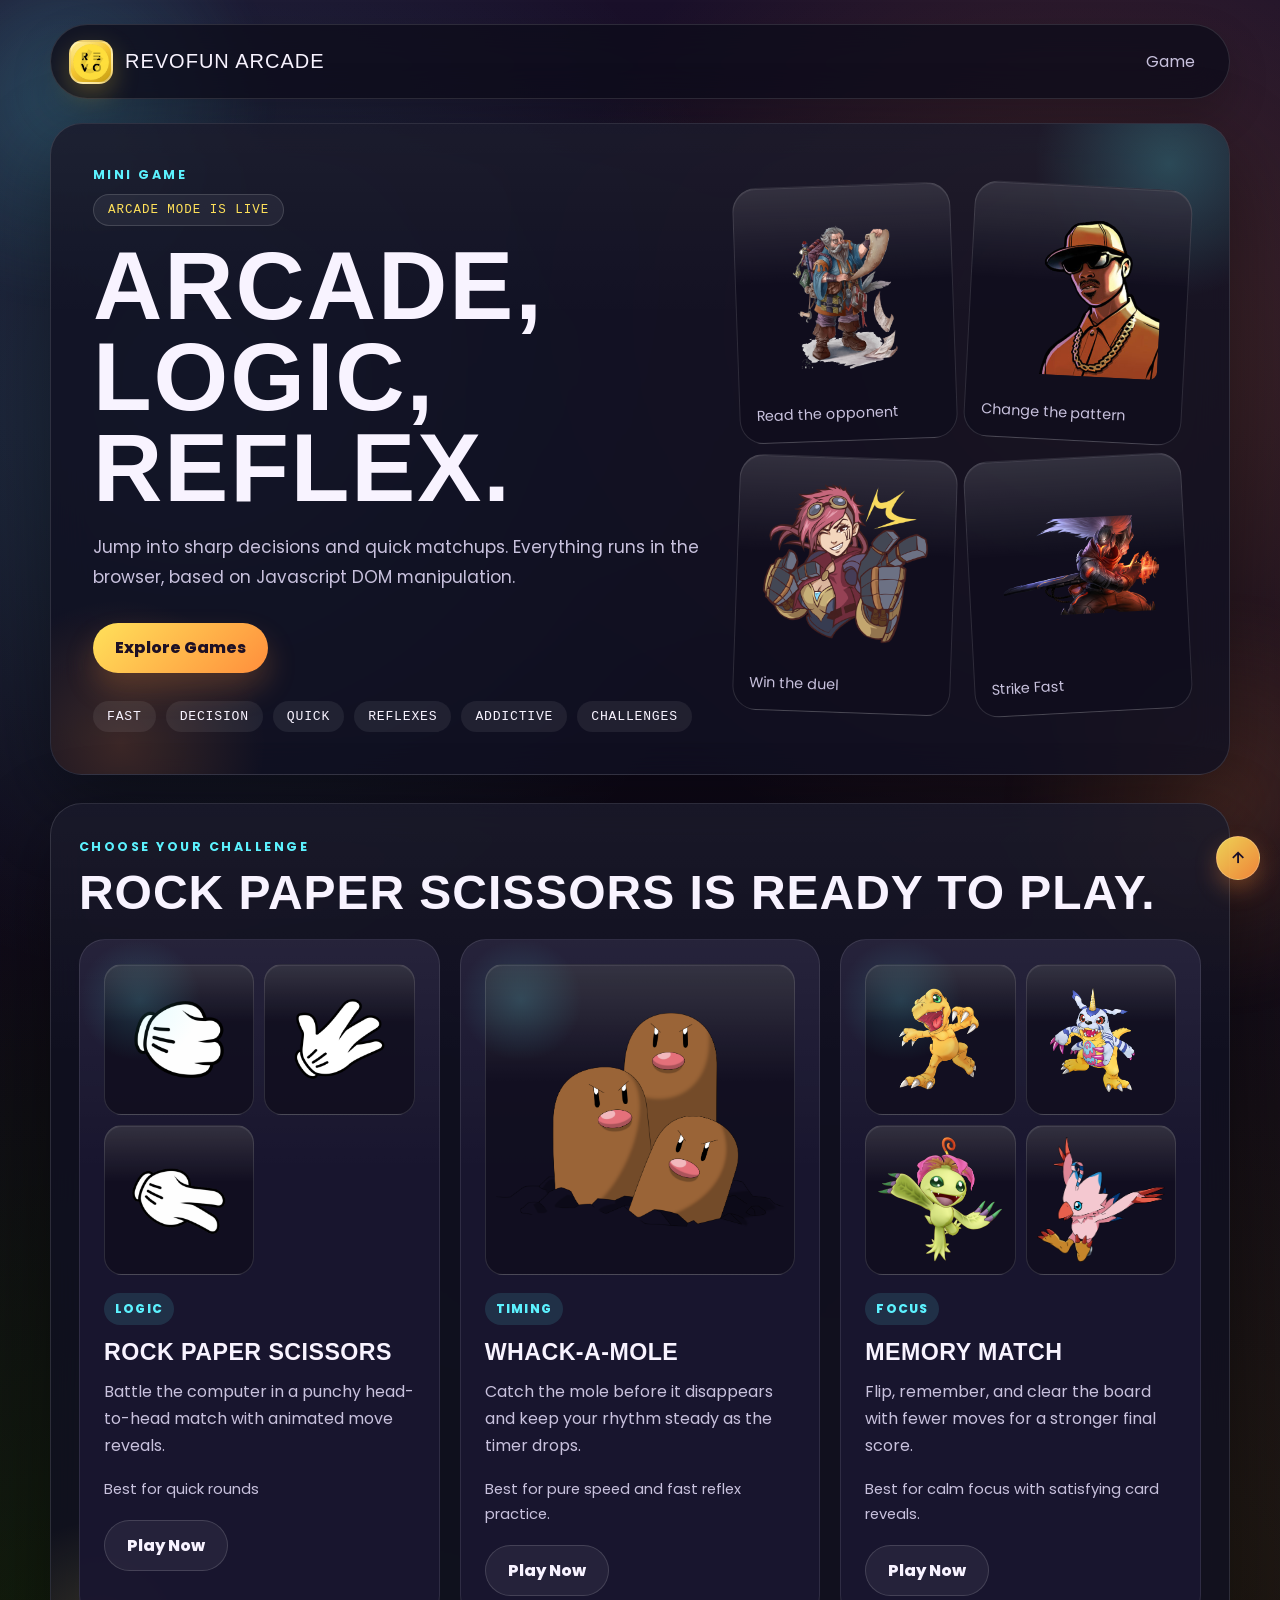
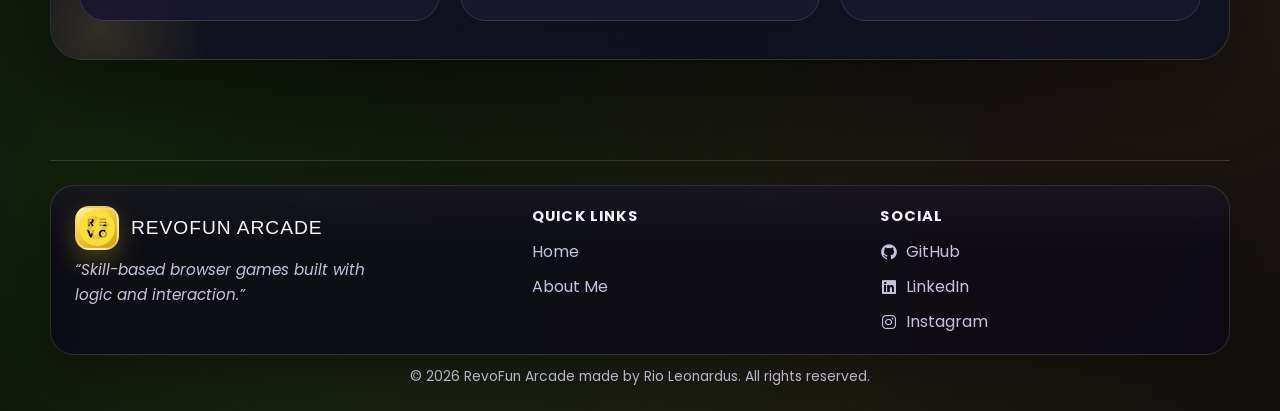
==== index.html @ 186308b5 "Update codes and add game" ====
<!DOCTYPE html>
<html lang="en">

<head>
  <meta charset="UTF-8">
  <meta name="viewport" content="width=device-width, initial-scale=1.0">
  <title>RevoFun Arcade</title>

  <!-- CUSTOM CSS -->
  <link rel="stylesheet" href="css/style.css">

  <!-- BOX ICONS -->
  <link href="https://unpkg.com/boxicons@2.1.4/css/boxicons.min.css" rel="stylesheet" />
</head>

<body class="home-page">
  <div class="page-shell">
    
    <!-- HEADER -->
    <header class="nav">
      <a class="brand" href="index.html">
        <span class="brand-mark"><img src="assets/revou-logo.png" alt="" width="36" height="36" role="presentation"></span>
        <span>RevoFun Arcade</span>
      </a>
      <nav aria-label="Primary">
        <a href="#games">Game</a>
      </nav>
    </header>

    <main>

      <!-- SECTION 1 : HERO DESIGN -->
      <section class="hero">
        <div class="hero-copy-block">
          <p class="eyebrow">Mini Game</p>
          <p class="hero-ribbon">Arcade mode is live</p>
          <h1>Arcade, Logic, Reflex.</h1>
          <p class="hero-copy">
            Jump into sharp decisions and quick matchups. Everything runs in the browser,
            based on Javascript DOM manipulation.
          </p>

          <div class="hero-actions">
            <a href="#games" class="btn">Explore Games</a>
          </div>

          <div class="hero-marquee" aria-hidden="true">
            <span>Fast</span>
            <span>Decision</span>
            <span>Quick</span>
            <span>Reflexes</span>
            <span>Addictive</span>
            <span>Challenges</span>
          </div>

        </div>

        <div class="hero-showcase" aria-hidden="true">
          <figure class="showcase-tile tile-rock">
            <img src="assets/read.png" alt="Read the opponent icon">
            <figcaption>Read the opponent</figcaption>
          </figure>
          <figure class="showcase-tile tile-paper">
            <img src="assets/change.png" alt="Change the pattern icon">
            <figcaption>Change the pattern</figcaption>
          </figure>
          <figure class="showcase-tile tile-scissors">
            <img src="assets/win.png" alt="Win the duel icon">
            <figcaption>Win the duel</figcaption>
          </figure>
          <figure class="showcase-tile tile-mole">
            <img src="assets/strike.png" alt="Strike Fast icon">
            <figcaption>Strike Fast</figcaption>
          </figure>
        </div>
      </section>


      <!-- SECTION 2 : GAMES CARDS OPTION -->
      <section id="games" class="games-section">
        <div class="section-heading">
          <p class="eyebrow">Choose Your Challenge</p>
          <h2>Rock Paper Scissors is ready to play.</h2>
        </div>

        <div class="games">
          <article class="card card--rps">
            <div class="card-art">
              <img src="assets/Rock.png" alt="Rock icon">
              <img src="assets/Paper.png" alt="Paper icon">
              <img src="assets/Scissors.png" alt="Scissors icon">
            </div>
            <span class="card-tag">Logic</span>
            <h3>Rock Paper Scissors</h3>
            <p>Battle the computer in a punchy head-to-head match with animated move reveals.</p>
            <p class="card-note">Best for quick rounds</p>
            <a class="card-link" href="pages/rps.html">Play Now</a>
          </article>

          <article class="card card--whack">
            <div class="card-art card-art-single">
              <img src="assets/Mole.png" alt="Mole icon">
            </div>
            <span class="card-tag">Timing</span>
            <h3>Whack-a-Mole</h3>
            <p>Catch the mole before it disappears and keep your rhythm steady as the timer drops.</p>
            <p class="card-note">Best for pure speed and fast reflex practice.</p>
            <a class="card-link" href="pages/whack.html">Play Now</a>
          </article>

          <article class="card card--memory">
            <div class="card-art card-art-memory">
              <img src="assets/digimon.png" alt="" role="presentation">
              <img src="assets/digimon1.png" alt="" role="presentation">
              <img src="assets/digimon2.png" alt="" role="presentation">
              <img src="assets/digimon3.png" alt="" role="presentation">
            </div>
            <span class="card-tag">Focus</span>
            <h3>Memory Match</h3>
            <p>Flip, remember, and clear the board with fewer moves for a stronger final score.</p>
            <p class="card-note">Best for calm focus with satisfying card reveals.</p>
            <a class="card-link" href="#">Play Now</a>
          </article>
        </div>
      </section>  

    </main>
  </div>


  <!-- SECTION FOOTER : FOOTER DESIGN -->
  <footer class="footer" aria-labelledby="footer-brand">
    <div class="footer-container">
      <section class="footer-branding">
        <a class="footer-brand" href="index.html" id="footer-brand">
          <span class="brand-mark"><img src="assets/revou-logo.png" alt="RevoFun Logo" width="36" height="36"></span>
          <span>RevoFun Arcade</span>
        </a>
        <p class="footer-tagline">“Skill-based browser games built with logic and interaction.”</p>
      </section>

      <nav class="footer-links" aria-label="Quick links">
        <h3>Quick Links</h3>
        <ul>
          <li><a href="index.html">Home</a></li>
          <li><a href="https://revou-fsse-feb26.github.io/milestone-1-Stayonclassic/">About Me</a></li>
        </ul>
      </nav>

      <section class="footer-social" aria-label="Social links">
        <h3>Social</h3>
        <div class="footer-social-list">
          <a href="https://github.com/Stayonclassic" target="_blank" rel="noopener noreferrer" aria-label="GitHub">
            <i class='bx bxl-github'></i>
            <span>GitHub</span>
          </a>
          <a href="https://www.linkedin.com/in/leonardusrio/" target="_blank" rel="noopener noreferrer" aria-label="LinkedIn">
            <i class='bx bxl-linkedin-square'></i>
            <span>LinkedIn</span>
          </a>
          <a href="https://www.instagram.com/sweettoothyo/" target="_blank" rel="noopener noreferrer" aria-label="Instagram">
            <i class='bx bxl-instagram'></i>
            <span>Instagram</span>
          </a>
        </div>
      </section>
    </div>

    <div class="footer-bottom">
      <p>&copy; 2026 RevoFun Arcade made by Rio Leonardus. All rights reserved.</p>
    </div>
  </footer>

  <!-- ICON BACK TO TOP -->
  <button id="scroll-top-btn" class="scroll-top-btn" type="button" aria-label="Scroll to top">
    <i class='bx bx-up-arrow-alt' aria-hidden="true"></i>
  </button>

  <script>
    const scrollTopButton = document.getElementById("scroll-top-btn");

    if (scrollTopButton) {
      scrollTopButton.addEventListener("click", () => {
        window.scrollTo({ top: 0, behavior: "smooth" });
      });
    }
  </script>
</body>
</html>
---- css/style.css ----
@import url("https://fonts.googleapis.com/css2?family=Poppins:ital,wght@0,400;0,600;0,700;1,600&display=swap");

/* =========================
   Home page theme tokens
   ========================= */
:root {
  --color-text: #f8f3ff;
  --color-muted: #c8c1dd;
  --color-panel: rgba(17, 16, 34, 0.82);
  --color-panel-strong: rgba(25, 22, 48, 0.92);
  --color-panel-border: rgba(255, 255, 255, 0.12);
  --color-accent: #5cf2ff;
  --color-accent-2: #ff8e3c;
  --color-accent-3: #ffe15a;
  --bg: #12091d;
  --bg-deep: #090612;
  --panel: var(--color-panel);
  --panel-strong: var(--color-panel-strong);
  --panel-border: var(--color-panel-border);
  --text: var(--color-text);
  --muted: var(--color-muted);
  --accent: var(--color-accent);
  --accent-2: var(--color-accent-2);
  --accent-3: var(--color-accent-3);
  --shadow: 0 28px 80px rgba(0, 0, 0, 0.42);
  --display-font: Impact, Haettenschweiler, "Arial Narrow Bold", sans-serif;
  --body-font: "Poppins", "Trebuchet MS", "Segoe UI", sans-serif;
  --mono-font: "Courier New", monospace;
}

* {
  box-sizing: border-box;
}

html {
  scroll-behavior: smooth;
}

body {
  margin: 0;
  min-height: 100vh;
  overflow-x: hidden;
  color: var(--text);
  font-family: var(--body-font);
  background:
    radial-gradient(circle at 15% 20%, rgba(92, 242, 255, 0.16), transparent 30%),
    radial-gradient(circle at 85% 18%, rgba(255, 142, 60, 0.2), transparent 28%),
    radial-gradient(circle at 50% 120%, rgba(255, 225, 90, 0.12), transparent 32%),
    linear-gradient(180deg, #1a102a 0%, #0d0815 55%, #06050b 100%);
}

body::before,
body::after {
  content: "";
  position: fixed;
  inset: auto;
  width: 28rem;
  height: 28rem;
  border-radius: 50%;
  pointer-events: none;
  filter: blur(18px);
  opacity: 0.22;
  z-index: -1;
}

body::before {
  top: -8rem;
  left: -10rem;
  background: radial-gradient(circle, rgba(92, 242, 255, 0.9), transparent 65%);
}

body::after {
  right: -10rem;
  bottom: -8rem;
  background: radial-gradient(circle, rgba(255, 142, 60, 0.88), transparent 65%);
}

a {
  color: inherit;
}

/* =========================
   Home shell and decoration
   ========================= */
.page-shell {
  position: relative;
  z-index: 0;
  width: min(1180px, calc(100% - 32px));
  margin: 0 auto;
  padding: 24px 0 64px;
}

/* —— Home: asset-driven dressing —— */
body.home-page {
  background:
    radial-gradient(circle at 8% 88%, rgba(58, 129, 0, 0.22), transparent 42%),
    radial-gradient(circle at 92% 78%, rgba(244, 197, 49, 0.1), transparent 38%),
    radial-gradient(circle at 15% 20%, rgba(92, 242, 255, 0.16), transparent 30%),
    radial-gradient(circle at 85% 18%, rgba(255, 142, 60, 0.2), transparent 28%),
    radial-gradient(circle at 50% 120%, rgba(255, 225, 90, 0.12), transparent 32%),
    linear-gradient(180deg, #1a102a 0%, #0d0815 55%, #06050b 100%);
}

body.home-page .nav,
body.home-page main {
  position: relative;
  z-index: 1;
}

/* =========================
   Navigation
   ========================= */
.nav {
  display: flex;
  align-items: center;
  justify-content: space-between;
  gap: 16px;
  margin-bottom: 24px;
  padding: 14px 18px;
  border: 1px solid var(--panel-border);
  border-radius: 999px;
  background: rgba(14, 12, 26, 0.78);
  box-shadow: 0 18px 42px rgba(0, 0, 0, 0.2);
  backdrop-filter: blur(16px);
}

.brand,
.nav a {
  text-decoration: none;
}

.brand {
  display: inline-flex;
  align-items: center;
  gap: 12px;
  font-family: var(--display-font);
  font-size: 1.25rem;
  letter-spacing: 0.05em;
  text-transform: uppercase;
}

.brand-mark {
  display: inline-grid;
  place-items: center;
  width: 44px;
  height: 44px;
  padding: 0;
  overflow: hidden;
  border-radius: 14px;
  background:
    radial-gradient(circle at 30% 20%, rgba(255, 255, 255, 0.35), transparent 55%),
    linear-gradient(145deg, #ffe566, #f4c531 48%, #c9a012);
  border: 2px solid rgba(255, 255, 255, 0.35);
  box-shadow: 0 10px 26px rgba(244, 197, 49, 0.28);
}

.brand-mark img {
  display: block;
  width: 36px;
  height: 36px;
  object-fit: contain;
}

.nav nav {
  display: inline-flex;
  flex-wrap: wrap;
  gap: 10px;
}

.nav nav a {
  padding: 10px 16px;
  border-radius: 999px;
  color: var(--muted);
  transition: color 0.25s ease, background-color 0.25s ease, transform 0.25s ease;
}

.nav nav a:hover,
.nav nav a:focus-visible {
  color: var(--text);
  background: rgba(255, 255, 255, 0.08);
  transform: translateY(-1px);
}

/* =========================
   Main home sections
   ========================= */
.hero,
.games-section {
  position: relative;
  overflow: hidden;
  border: 1px solid var(--panel-border);
  border-radius: 32px;
  background:
    linear-gradient(180deg, rgba(255, 255, 255, 0.04), transparent 30%),
    var(--panel);
  box-shadow: var(--shadow);
  backdrop-filter: blur(18px);
  animation: section-rise 0.8s ease both;
}

.games-section {
  animation-delay: 0.08s;
}

.hero::before,
.hero::after,
.games-section::before {
  content: "";
  position: absolute;
  border-radius: 50%;
  pointer-events: none;
}

.hero::before {
  top: -100px;
  right: -80px;
  width: 280px;
  height: 280px;
  background: radial-gradient(circle, rgba(92, 242, 255, 0.22), transparent 68%);
}

.hero::after {
  bottom: -120px;
  left: -80px;
  width: 300px;
  height: 300px;
  background: radial-gradient(circle, rgba(255, 142, 60, 0.18), transparent 68%);
}

.games-section::before {
  inset: auto auto -80px -60px;
  width: 220px;
  height: 220px;
  background: radial-gradient(circle, rgba(255, 225, 90, 0.14), transparent 70%);
}

.hero {
  display: grid;
  grid-template-columns: minmax(0, 1.15fr) minmax(320px, 0.85fr);
  align-items: center;
  gap: 32px;
  padding: 42px;
}

.hero-copy-block {
  position: relative;
  z-index: 1;
}

.eyebrow {
  margin: 0 0 10px;
  color: var(--accent);
  font-size: 0.78rem;
  font-weight: 700;
  letter-spacing: 0.2em;
  text-transform: uppercase;
}

.hero-ribbon {
  display: inline-flex;
  align-items: center;
  margin: 0;
  padding: 8px 14px;
  border: 1px solid rgba(255, 255, 255, 0.14);
  border-radius: 999px;
  background: rgba(255, 255, 255, 0.06);
  color: var(--accent-3);
  font-family: var(--mono-font);
  font-size: 0.78rem;
  letter-spacing: 0.08em;
  text-transform: uppercase;
}

.hero h1,
.section-heading h2,
.card h3 {
  font-family: var(--display-font);
  font-weight: 900;
  letter-spacing: 0.02em;
  text-transform: uppercase;
}

.hero h1,
.section-heading h2 {
  margin: 14px 0 0;
  line-height: 0.95;
}

.hero h1 {
  max-width: 10ch;
  font-size: clamp(3.4rem, 8vw, 6rem);
}

.hero-copy {
  width: min(640px, 100%);
  margin: 18px 0 0;
  color: var(--muted);
  font-size: 1.06rem;
  line-height: 1.8;
}

.hero-actions {
  display: flex;
  flex-wrap: wrap;
  gap: 14px;
  margin-top: 30px;
}

.hero-marquee {
  display: flex;
  flex-wrap: wrap;
  gap: 10px;
  margin-top: 28px;
}

.hero-marquee span {
  padding: 8px 14px;
  border-radius: 999px;
  background: rgba(255, 255, 255, 0.07);
  color: var(--text);
  font-family: var(--mono-font);
  font-size: 0.82rem;
  letter-spacing: 0.06em;
  text-transform: uppercase;
  animation: marquee-pulse 3.6s ease-in-out infinite;
}

.hero-marquee span:nth-child(2) {
  animation-delay: 0.2s;
}

.hero-marquee span:nth-child(3) {
  animation-delay: 0.4s;
}

.hero-marquee span:nth-child(4) {
  animation-delay: 0.6s;
}

.hero-marquee span:nth-child(5) {
  animation-delay: 0.8s;
}

.hero-marquee span:nth-child(6) {
  animation-delay: 1s;
}

/* Keyboard visibility: make links/buttons obvious while tabbing */
.btn:focus-visible,
.card-link:focus-visible,
.nav nav a:focus-visible {
  outline: 3px solid rgba(92, 242, 255, 0.8);
  outline-offset: 3px;
}

.hero-showcase {
  position: relative;
  display: grid;
  grid-template-columns: repeat(2, minmax(0, 1fr));
  gap: 16px;
  perspective: 1000px;
}

.showcase-tile,
.card-art img {
  border: 1px solid rgba(255, 255, 255, 0.12);
  background:
    linear-gradient(180deg, rgba(255, 255, 255, 0.14), transparent 38%),
    rgba(17, 14, 30, 0.82);
  box-shadow: inset 0 1px 0 rgba(255, 255, 255, 0.08);
}

.showcase-tile {
  margin: 0;
  padding: 16px;
  border-radius: 24px;
  transform: rotate(-2deg);
  animation: float-tile 4.8s ease-in-out infinite;
}

.tile-paper {
  transform: rotate(3deg);
  animation-delay: 0.4s;
}

.tile-scissors {
  transform: rotate(2deg);
  animation-delay: 0.8s;
}

.tile-mole {
  transform: rotate(-3deg);
  animation-delay: 1.2s;
}

.showcase-tile img,
.card-art img {
  width: 100%;
  aspect-ratio: 1;
  object-fit: contain;
  padding: 10px;
  border-radius: 18px;
}

.showcase-tile figcaption {
  margin-top: 10px;
  color: var(--muted);
  font-size: 0.9rem;
}

.btn,
.card-link {
  display: inline-flex;
  align-items: center;
  justify-content: center;
  min-height: 50px;
  padding: 12px 22px;
  border-radius: 999px;
  font-weight: 800;
  text-decoration: none;
  transition: transform 0.25s ease, box-shadow 0.25s ease, border-color 0.25s ease;
}

.btn {
  border: none;
  background: linear-gradient(135deg, var(--accent-3), var(--accent-2));
  color: #1d1025;
  box-shadow: 0 16px 30px rgba(255, 142, 60, 0.24);
}

.btn:hover,
.btn:focus-visible,
.card-link:hover,
.card-link:focus-visible {
  transform: translateY(-3px) scale(1.01);
}

.games-section {
  margin-top: 28px;
  padding: 34px 28px 38px;
}

.section-heading {
  position: relative;
  z-index: 1;
  margin-bottom: 24px;
}

.section-heading h2 {
  font-size: clamp(2rem, 4vw, 3rem);
}

.games {
  position: relative;
  z-index: 1;
  display: grid;
  gap: 20px;
  grid-template-columns: repeat(3, minmax(0, 1fr));
}

.card {
  position: relative;
  overflow: hidden;
  padding: 24px;
  border: 1px solid rgba(255, 255, 255, 0.1);
  border-radius: 26px;
  background:
    linear-gradient(180deg, rgba(255, 255, 255, 0.06), transparent 34%),
    var(--panel-strong);
  transition: transform 0.28s ease, border-color 0.28s ease, box-shadow 0.28s ease;
}

.card::before {
  content: "";
  position: absolute;
  inset: 0 auto auto 0;
  width: 120px;
  height: 120px;
  background: radial-gradient(circle, rgba(92, 242, 255, 0.16), transparent 72%);
  pointer-events: none;
  z-index: 0;
}

.card:hover,
.card:focus-within {
  transform: translateY(-6px);
  border-color: rgba(255, 255, 255, 0.18);
  box-shadow: 0 24px 40px rgba(0, 0, 0, 0.22);
}

.card-art {
  display: grid;
  grid-template-columns: repeat(2, minmax(0, 1fr));
  gap: 10px;
  margin-bottom: 18px;
}

.card-art-single {
  grid-template-columns: 1fr;
}

.card-tag {
  display: inline-flex;
  align-items: center;
  margin-bottom: 14px;
  padding: 7px 11px;
  border-radius: 999px;
  background: rgba(92, 242, 255, 0.12);
  color: var(--accent);
  font-size: 0.76rem;
  font-weight: 800;
  letter-spacing: 0.1em;
  text-transform: uppercase;
}

.card h3 {
  margin: 0 0 12px;
  font-size: 1.45rem;
}

.card p {
  margin: 0 0 18px;
  color: var(--muted);
  line-height: 1.7;
}

.card-note {
  color: var(--accent-3);
  font-size: 0.92rem;
}

.card-link {
  width: fit-content;
  border: 1px solid rgba(255, 255, 255, 0.14);
  background: rgba(255, 255, 255, 0.06);
}

@keyframes section-rise {
  from {
    opacity: 0;
    transform: translateY(24px);
  }

  to {
    opacity: 1;
    transform: translateY(0);
  }
}

@keyframes float-tile {
  0%,
  100% {
    transform: translateY(0) rotate(var(--tile-tilt, -2deg));
  }

  50% {
    transform: translateY(-10px) rotate(var(--tile-tilt, -2deg));
  }
}

.tile-rock {
  --tile-tilt: -2deg;
}

.tile-paper {
  --tile-tilt: 3deg;
}

.tile-scissors {
  --tile-tilt: 2deg;
}

.tile-mole {
  --tile-tilt: -3deg;
}

@keyframes marquee-pulse {
  0%,
  100% {
    transform: translateY(0);
    box-shadow: none;
  }

  50% {
    transform: translateY(-4px);
    box-shadow: 0 10px 20px rgba(0, 0, 0, 0.18);
  }
}

/* =========================
   Footer
   ========================= */
.footer {
  width: min(1180px, calc(100% - 32px));
  margin: 36px auto 24px;
  padding-top: 24px;
  border-top: 1px solid rgba(255, 255, 255, 0.14);
}

.footer-container {
  display: grid;
  grid-template-columns: 1.2fr 0.9fr 0.9fr;
  gap: 24px;
  align-items: start;
  padding: 20px 24px;
  border: 1px solid var(--panel-border);
  border-radius: 24px;
  background:
    linear-gradient(180deg, rgba(255, 255, 255, 0.04), transparent 36%),
    rgba(12, 9, 24, 0.78);
  box-shadow: 0 16px 32px rgba(0, 0, 0, 0.2);
  backdrop-filter: blur(14px);
}

.footer-brand {
  display: inline-flex;
  align-items: center;
  gap: 12px;
  margin-bottom: 8px;
  color: var(--text);
  text-decoration: none;
  font-family: var(--display-font);
  font-size: 1.2rem;
  letter-spacing: 0.05em;
  text-transform: uppercase;
}

.footer-tagline {
  margin: 0;
  color: var(--muted);
  font-size: 0.95rem;
  line-height: 1.6;
  max-width: 30ch;
  font-style: italic;
}

.footer-links h3,
.footer-social h3 {
  margin: 0 0 12px;
  color: var(--text);
  font-size: 0.92rem;
  letter-spacing: 0.08em;
  text-transform: uppercase;
}

.footer-links ul {
  margin: 0;
  padding: 0;
  list-style: none;
}

.footer-links li + li {
  margin-top: 10px;
}

.footer-links a,
.footer-social-list a {
  color: var(--muted);
  text-decoration: none;
  transition: color 0.25s ease, text-shadow 0.25s ease, transform 0.25s ease;
}

.footer-links a:hover,
.footer-links a:focus-visible,
.footer-social-list a:hover,
.footer-social-list a:focus-visible {
  color: var(--accent);
  text-shadow: 0 0 14px rgba(92, 242, 255, 0.35);
  transform: translateX(2px);
}

.footer-social-list {
  display: grid;
  gap: 10px;
}

.footer-social-list a {
  display: inline-flex;
  align-items: center;
  gap: 8px;
  width: fit-content;
}

.footer-social-list i {
  font-size: 1.15rem;
}

.footer-bottom {
  margin-top: 12px;
  text-align: center;
}

.footer-bottom p {
  margin: 0;
  color: var(--muted);
  font-size: 0.86rem;
}

.scroll-top-btn {
  position: fixed;
  right: 20px;
  bottom: 20px;
  display: inline-flex;
  align-items: center;
  justify-content: center;
  width: 44px;
  height: 44px;
  border: 1px solid rgba(255, 255, 255, 0.2);
  border-radius: 50%;
  background: linear-gradient(135deg, rgba(255, 225, 90, 0.92), rgba(255, 142, 60, 0.92));
  color: #1a102a;
  box-shadow: 0 10px 22px rgba(255, 142, 60, 0.3);
  cursor: pointer;
  transition: transform 0.25s ease, box-shadow 0.25s ease;
  z-index: 9;
}

.scroll-top-btn:hover,
.scroll-top-btn:focus-visible {
  transform: translateY(-3px);
  box-shadow: 0 14px 28px rgba(255, 142, 60, 0.38);
}

.scroll-top-btn i {
  font-size: 1.3rem;
}
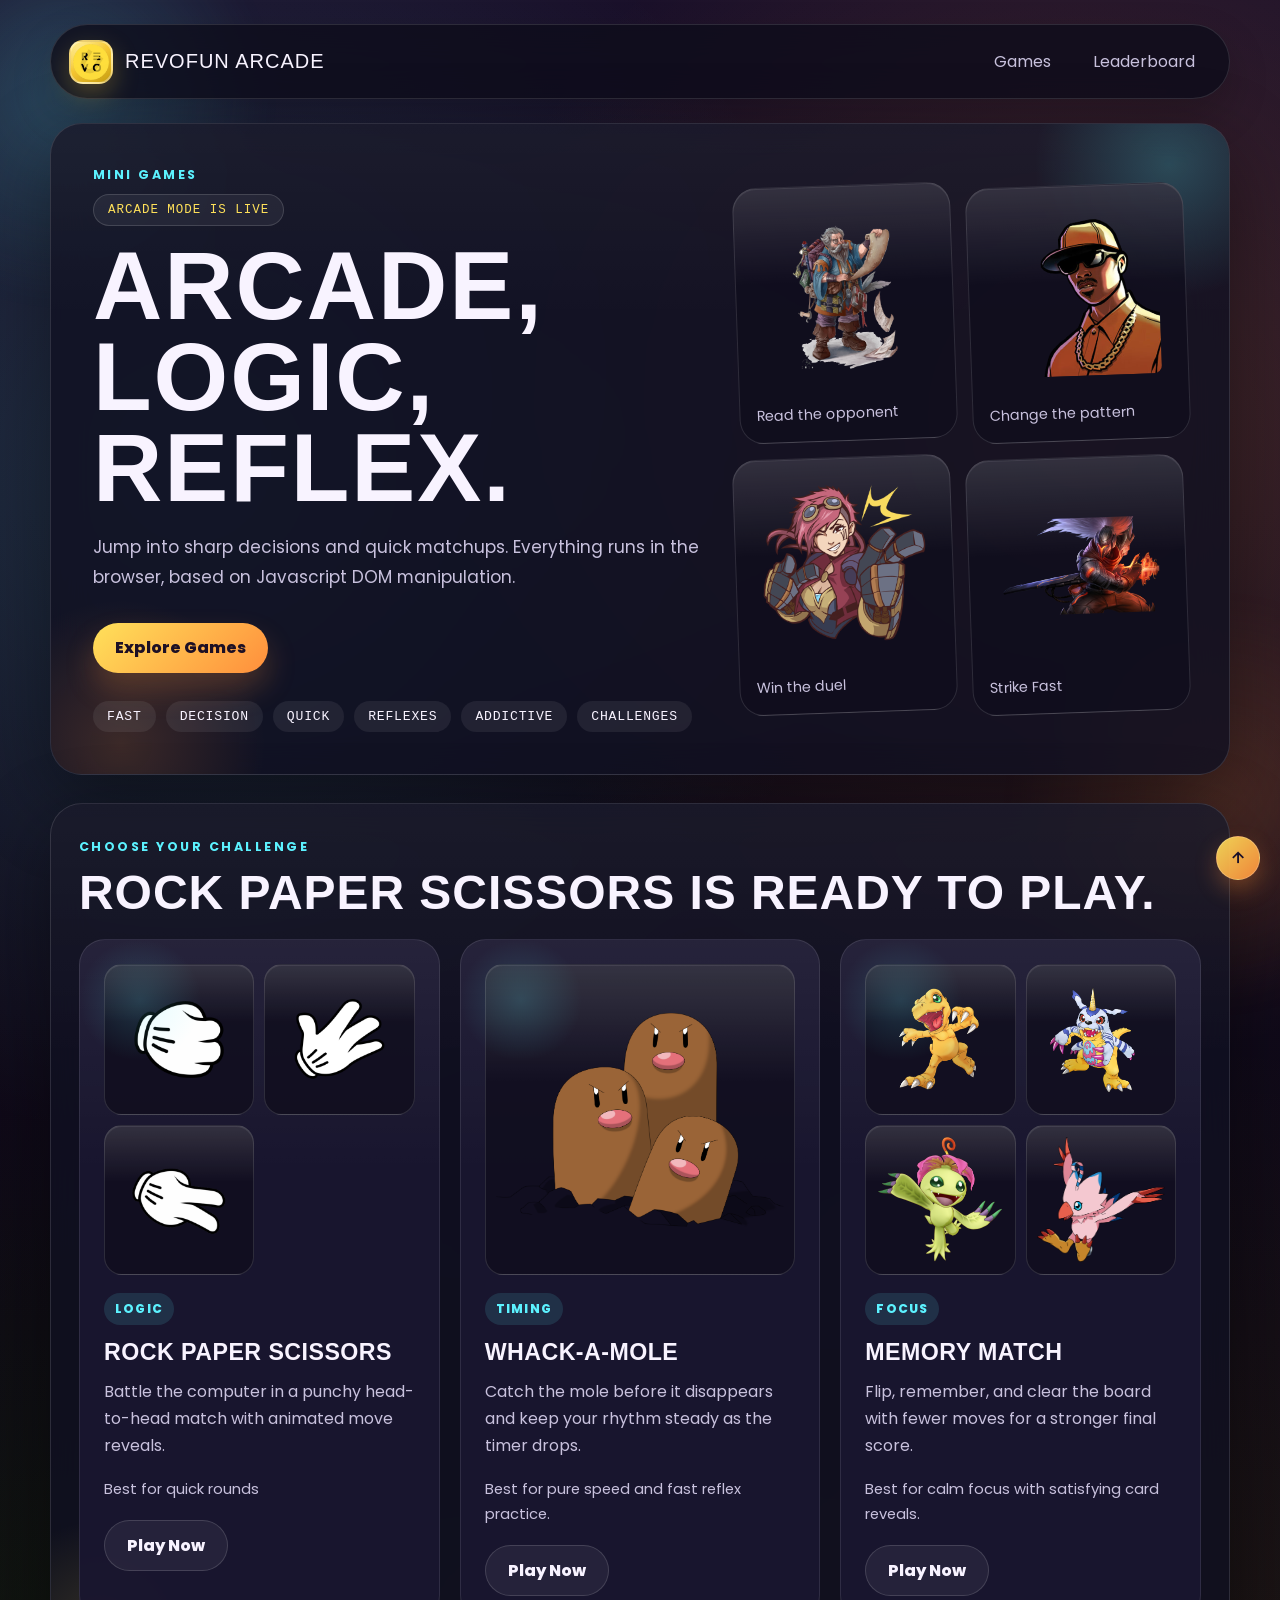
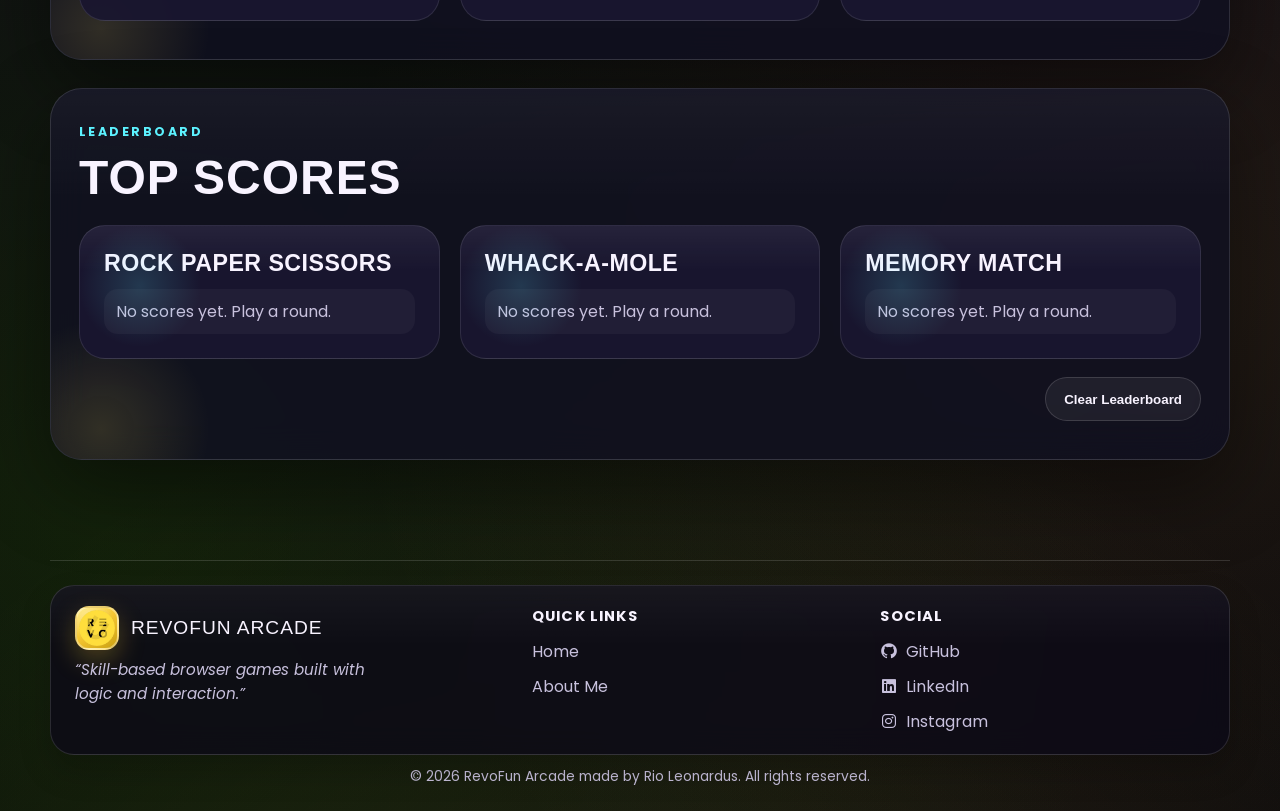
==== commit 289a0cfa: "Add memory game, leaderboard, css update" ====
--- a/index.html
+++ b/index.html
@@ -23,7 +23,8 @@
         <span>RevoFun Arcade</span>
       </a>
       <nav aria-label="Primary">
-        <a href="#games">Game</a>
+        <a href="#games">Games</a>
+        <a href="#leaderboard">Leaderboard</a>
       </nav>
     </header>
 
@@ -32,7 +33,7 @@
       <!-- SECTION 1 : HERO DESIGN -->
       <section class="hero">
         <div class="hero-copy-block">
-          <p class="eyebrow">Mini Game</p>
+          <p class="eyebrow">Mini Games</p>
           <p class="hero-ribbon">Arcade mode is live</p>
           <h1>Arcade, Logic, Reflex.</h1>
           <p class="hero-copy">
@@ -119,10 +120,39 @@
             <h3>Memory Match</h3>
             <p>Flip, remember, and clear the board with fewer moves for a stronger final score.</p>
             <p class="card-note">Best for calm focus with satisfying card reveals.</p>
-            <a class="card-link" href="#">Play Now</a>
+            <a class="card-link" href="pages/memory.html">Play Now</a>
           </article>
         </div>
       </section>  
+
+      <!-- SECTION 3 : LEADERBOARD -->
+      <section id="leaderboard" class="leaderboard-section">
+        <div class="section-heading">
+          <p class="eyebrow">Leaderboard</p>
+          <h2>Top Scores</h2>
+        </div>
+
+        <div class="leaderboard-grid">
+          <div class="leaderboard-card card">
+            <h3>Rock Paper Scissors</h3>
+            <ul id="leaderboard-rps" class="leaderboard-list"></ul>
+          </div>
+
+          <div class="leaderboard-card card">
+            <h3>Whack-a-Mole</h3>
+            <ul id="leaderboard-whack" class="leaderboard-list"></ul>
+          </div>
+
+          <div class="leaderboard-card card">
+            <h3>Memory Match</h3>
+            <ul id="leaderboard-memory" class="leaderboard-list"></ul>
+          </div>
+        </div>
+
+        <div class="leaderboard-actions">
+          <button id="clear-leaderboard" class="card-link leaderboard-clear-btn" type="button">Clear Leaderboard</button>
+        </div>
+      </section>
 
     </main>
   </div>
@@ -185,5 +215,6 @@
       });
     }
   </script>
+  <script src="js/leaderboard.js"></script>
 </body>
 </html>
--- a/css/style.css
+++ b/css/style.css
@@ -107,6 +107,31 @@
   z-index: 1;
 }
 
+
+.card-art-memory {
+  grid-template-columns: repeat(2, minmax(0, 1fr));
+  gap: 8px;
+}
+
+.card-art-memory img {
+  border-radius: 14px;
+  background: linear-gradient(180deg, rgba(255, 255, 255, 0.12), rgba(244, 197, 49, 0.08));
+  border: 1px solid rgba(244, 197, 49, 0.25);
+}
+
+.card--rps {
+  border-top: 3px solid rgba(92, 242, 255, 0.45);
+}
+
+.card--whack {
+  border-top: 3px solid rgba(96, 200, 58, 0.55);
+}
+
+.card--memory {
+  border-top: 3px solid rgba(244, 197, 49, 0.55);
+}
+
+
 /* =========================
    Navigation
    ========================= */
@@ -185,7 +210,8 @@
    Main home sections
    ========================= */
 .hero,
-.games-section {
+.games-section,
+.leaderboard-section {
   position: relative;
   overflow: hidden;
   border: 1px solid var(--panel-border);
@@ -195,16 +221,21 @@
     var(--panel);
   box-shadow: var(--shadow);
   backdrop-filter: blur(18px);
-  animation: section-rise 0.8s ease both;
+  animation: section-rise 0.7s ease-out both;
 }
 
 .games-section {
-  animation-delay: 0.08s;
+  animation-delay: 0.1s;
+}
+
+.leaderboard-section {
+  animation-delay: 0.2s;
 }
 
 .hero::before,
 .hero::after,
-.games-section::before {
+.games-section::before,
+.leaderboard-section::before {
   content: "";
   position: absolute;
   border-radius: 50%;
@@ -227,7 +258,8 @@
   background: radial-gradient(circle, rgba(255, 142, 60, 0.18), transparent 68%);
 }
 
-.games-section::before {
+.games-section::before,
+.leaderboard-section::before {
   inset: auto auto -80px -60px;
   width: 220px;
   height: 220px;
@@ -299,6 +331,7 @@
   line-height: 1.8;
 }
 
+
 .hero-actions {
   display: flex;
   flex-wrap: wrap;
@@ -322,7 +355,7 @@
   font-size: 0.82rem;
   letter-spacing: 0.06em;
   text-transform: uppercase;
-  animation: marquee-pulse 3.6s ease-in-out infinite;
+  animation: marquee-pulse 3.8s ease-in-out infinite;
 }
 
 .hero-marquee span:nth-child(2) {
@@ -375,22 +408,13 @@
   padding: 16px;
   border-radius: 24px;
   transform: rotate(-2deg);
-  animation: float-tile 4.8s ease-in-out infinite;
-}
-
-.tile-paper {
-  transform: rotate(3deg);
-  animation-delay: 0.4s;
-}
-
-.tile-scissors {
-  transform: rotate(2deg);
-  animation-delay: 0.8s;
-}
-
-.tile-mole {
-  transform: rotate(-3deg);
-  animation-delay: 1.2s;
+  animation: float-tile 5.2s ease-in-out infinite;
+  transition: transform 0.28s ease, box-shadow 0.28s ease;
+}
+
+.showcase-tile:hover {
+  transform: translateY(-3px) rotate(var(--tile-tilt, -2deg));
+  box-shadow: 0 16px 28px rgba(0, 0, 0, 0.22);
 }
 
 .showcase-tile img,
@@ -418,7 +442,7 @@
   border-radius: 999px;
   font-weight: 800;
   text-decoration: none;
-  transition: transform 0.25s ease, box-shadow 0.25s ease, border-color 0.25s ease;
+  transition: transform 0.22s ease, box-shadow 0.22s ease, border-color 0.22s ease;
 }
 
 .btn {
@@ -435,7 +459,13 @@
   transform: translateY(-3px) scale(1.01);
 }
 
-.games-section {
+.btn:active,
+.card-link:active {
+  transform: translateY(-1px) scale(0.98);
+}
+
+.games-section,
+.leaderboard-section {
   margin-top: 28px;
   padding: 34px 28px 38px;
 }
@@ -450,12 +480,70 @@
   font-size: clamp(2rem, 4vw, 3rem);
 }
 
-.games {
+.games,
+.leaderboard-grid {
   position: relative;
   z-index: 1;
   display: grid;
   gap: 20px;
   grid-template-columns: repeat(3, minmax(0, 1fr));
+}
+
+.leaderboard-list {
+  margin: 0;
+  padding: 0;
+  list-style: none;
+}
+
+.leaderboard-list li + li {
+  margin-top: 10px;
+}
+
+.leaderboard-list li {
+  display: grid;
+  grid-template-columns: 1fr auto;
+  gap: 12px;
+  align-items: center;
+  padding: 10px 12px;
+  border-radius: 14px;
+  background: rgba(255, 255, 255, 0.04);
+}
+
+.leaderboard-name {
+  color: var(--text);
+  font-weight: 600;
+}
+
+.leaderboard-score {
+  color: var(--accent-3);
+  font-family: var(--display-font);
+  letter-spacing: 0.04em;
+}
+
+.leaderboard-empty {
+  color: var(--muted);
+}
+
+.leaderboard-actions {
+  display: flex;
+  justify-content: flex-end;
+  margin-top: 18px;
+}
+
+.leaderboard-clear-btn {
+  min-height: 44px;
+  padding: 10px 18px;
+  border: 1px solid rgba(255, 255, 255, 0.18);
+  background: rgba(255, 255, 255, 0.06);
+  color: var(--text);
+  font-weight: 700;
+  box-shadow: none;
+}
+
+.leaderboard-clear-btn:hover,
+.leaderboard-clear-btn:focus-visible {
+  border-color: rgba(92, 242, 255, 0.45);
+  background: rgba(255, 255, 255, 0.1);
 }
 
 .card {
@@ -564,14 +652,17 @@
 
 .tile-paper {
   --tile-tilt: 3deg;
+  animation-delay: 0.4s;
 }
 
 .tile-scissors {
   --tile-tilt: 2deg;
+  animation-delay: 0.8s;
 }
 
 .tile-mole {
   --tile-tilt: -3deg;
+  animation-delay: 1.2s;
 }
 
 @keyframes marquee-pulse {
@@ -667,6 +758,13 @@
   color: var(--accent);
   text-shadow: 0 0 14px rgba(92, 242, 255, 0.35);
   transform: translateX(2px);
+}
+
+.footer-links a:focus-visible,
+.footer-social-list a:focus-visible {
+  outline: 2px solid rgba(92, 242, 255, 0.8);
+  outline-offset: 2px;
+  border-radius: 8px;
 }
 
 .footer-social-list {
@@ -723,4 +821,107 @@
 
 .scroll-top-btn i {
   font-size: 1.3rem;
+}
+
+/* =========================
+   Responsive
+   ========================= */
+
+@media (max-width: 980px) {
+  .hero {
+    grid-template-columns: 1fr;
+  }
+
+  .hero h1 {
+    max-width: none;
+  }
+
+  .games,
+  .leaderboard-grid {
+    grid-template-columns: 1fr;
+  }
+}
+
+@media (max-width: 640px) {
+  .page-shell {
+    width: min(100% - 20px, 1180px);
+    padding-top: 18px;
+  }
+
+  .nav {
+    flex-direction: column;
+    align-items: flex-start;
+    border-radius: 24px;
+  }
+
+  .hero,
+  .games-section,
+  .leaderboard-section {
+    border-radius: 24px;
+  }
+
+  .hero {
+    padding: 26px 18px 24px;
+  }
+
+  .games-section,
+  .leaderboard-section {
+    padding: 24px 18px 28px;
+  }
+
+  .leaderboard-actions {
+    justify-content: center;
+  }
+
+  .hero-showcase {
+    grid-template-columns: 1fr 1fr;
+  }
+
+  .showcase-tile {
+    padding: 12px;
+  }
+
+  .nav nav {
+    width: 100%;
+  }
+
+  .nav nav a {
+    padding-inline: 14px;
+  }
+
+  .footer {
+    width: min(100% - 20px, 1180px);
+    margin-top: 28px;
+  }
+
+  .footer-container {
+    grid-template-columns: 1fr;
+    gap: 18px;
+    padding: 18px;
+    border-radius: 20px;
+  }
+
+  .footer-bottom p {
+    font-size: 0.8rem;
+  }
+
+  .scroll-top-btn {
+    right: 14px;
+    bottom: 14px;
+    width: 40px;
+    height: 40px;
+  }
+}
+
+@media (prefers-reduced-motion: reduce) {
+  html {
+    scroll-behavior: auto;
+  }
+
+  *,
+  *::before,
+  *::after {
+    animation: none !important;
+    transition: none !important;
+  }
 }
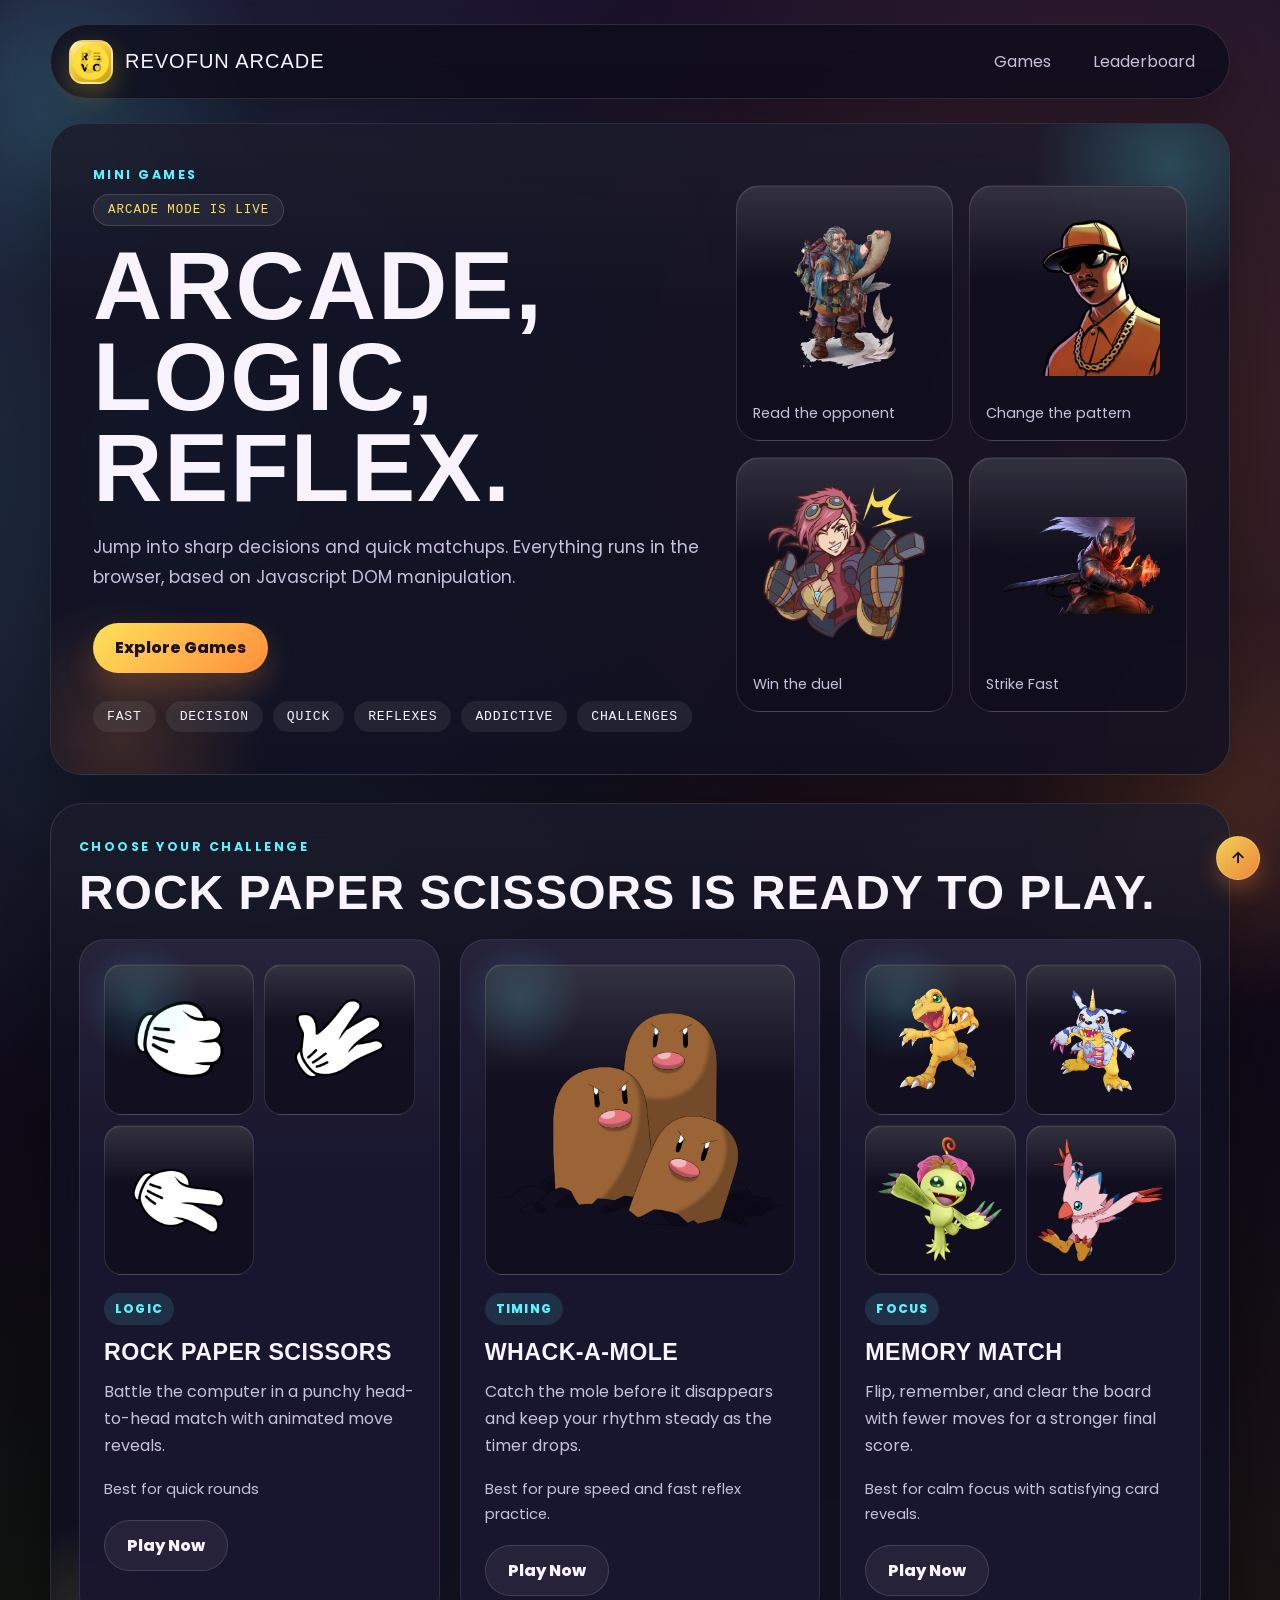
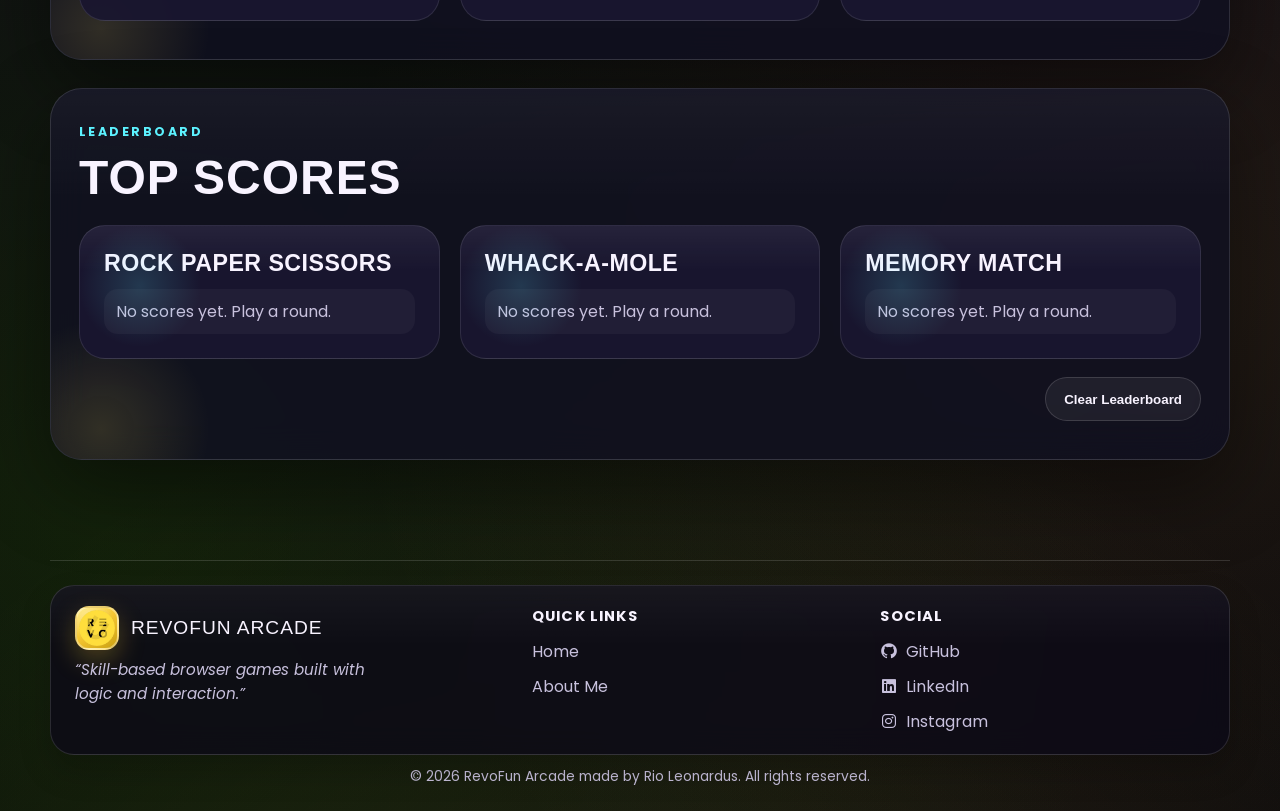
==== commit a009f375: "minor improvement index script" ====
--- a/index.html
+++ b/index.html
@@ -206,15 +206,7 @@
     <i class='bx bx-up-arrow-alt' aria-hidden="true"></i>
   </button>
 
-  <script>
-    const scrollTopButton = document.getElementById("scroll-top-btn");
-
-    if (scrollTopButton) {
-      scrollTopButton.addEventListener("click", () => {
-        window.scrollTo({ top: 0, behavior: "smooth" });
-      });
-    }
-  </script>
+  <script src="js/scroll-top.js"></script>
   <script src="js/leaderboard.js"></script>
 </body>
 </html>
--- a/css/style.css
+++ b/css/style.css
@@ -221,7 +221,7 @@
     var(--panel);
   box-shadow: var(--shadow);
   backdrop-filter: blur(18px);
-  animation: section-rise 0.7s ease-out both;
+  animation: section-rise 0.85s ease-in-out both;
 }
 
 .games-section {
@@ -355,7 +355,7 @@
   font-size: 0.82rem;
   letter-spacing: 0.06em;
   text-transform: uppercase;
-  animation: marquee-pulse 3.8s ease-in-out infinite;
+  animation: marquee-pulse 4s ease-in-out infinite;
 }
 
 .hero-marquee span:nth-child(2) {
@@ -404,17 +404,17 @@
 }
 
 .showcase-tile {
+  --tile-tilt: -2deg;
   margin: 0;
   padding: 16px;
   border-radius: 24px;
-  transform: rotate(-2deg);
-  animation: float-tile 5.2s ease-in-out infinite;
-  transition: transform 0.28s ease, box-shadow 0.28s ease;
+  animation: float-tile 12s ease-in-out infinite;
+  transition: transform 0.32s ease, box-shadow 0.32s ease, filter 0.32s ease;
 }
 
 .showcase-tile:hover {
-  transform: translateY(-3px) rotate(var(--tile-tilt, -2deg));
-  box-shadow: 0 16px 28px rgba(0, 0, 0, 0.22);
+  box-shadow: 0 12px 22px rgba(0, 0, 0, 0.18);
+  filter: brightness(1.02);
 }
 
 .showcase-tile img,
@@ -456,12 +456,17 @@
 .btn:focus-visible,
 .card-link:hover,
 .card-link:focus-visible {
-  transform: translateY(-3px) scale(1.01);
+  transform: translateY(-2px) scale(1.005);
+}
+
+.card-link:hover,
+.card-link:focus-visible {
+  box-shadow: 0 10px 20px rgba(92, 242, 255, 0.14);
 }
 
 .btn:active,
 .card-link:active {
-  transform: translateY(-1px) scale(0.98);
+  transform: translateY(0) scale(0.99);
 }
 
 .games-section,
@@ -571,9 +576,9 @@
 
 .card:hover,
 .card:focus-within {
-  transform: translateY(-6px);
+  transform: translateY(-4px);
   border-color: rgba(255, 255, 255, 0.18);
-  box-shadow: 0 24px 40px rgba(0, 0, 0, 0.22);
+  box-shadow: 0 18px 30px rgba(0, 0, 0, 0.2);
 }
 
 .card-art {
@@ -626,7 +631,7 @@
 @keyframes section-rise {
   from {
     opacity: 0;
-    transform: translateY(24px);
+    transform: translateY(16px);
   }
 
   to {
@@ -642,7 +647,7 @@
   }
 
   50% {
-    transform: translateY(-10px) rotate(var(--tile-tilt, -2deg));
+    transform: translateY(-4px) rotate(var(--tile-tilt, -2deg));
   }
 }
 
@@ -673,8 +678,8 @@
   }
 
   50% {
-    transform: translateY(-4px);
-    box-shadow: 0 10px 20px rgba(0, 0, 0, 0.18);
+    transform: translateY(-2px);
+    box-shadow: 0 6px 14px rgba(0, 0, 0, 0.14);
   }
 }
 
@@ -815,8 +820,8 @@
 
 .scroll-top-btn:hover,
 .scroll-top-btn:focus-visible {
-  transform: translateY(-3px);
-  box-shadow: 0 14px 28px rgba(255, 142, 60, 0.38);
+  transform: translateY(-2px);
+  box-shadow: 0 12px 22px rgba(255, 142, 60, 0.32);
 }
 
 .scroll-top-btn i {
@@ -921,7 +926,7 @@
   *,
   *::before,
   *::after {
-    animation: none !important;
-    transition: none !important;
+    animation-duration: 1.2s !important;
+    transition-duration: 0.2s !important;
   }
 }
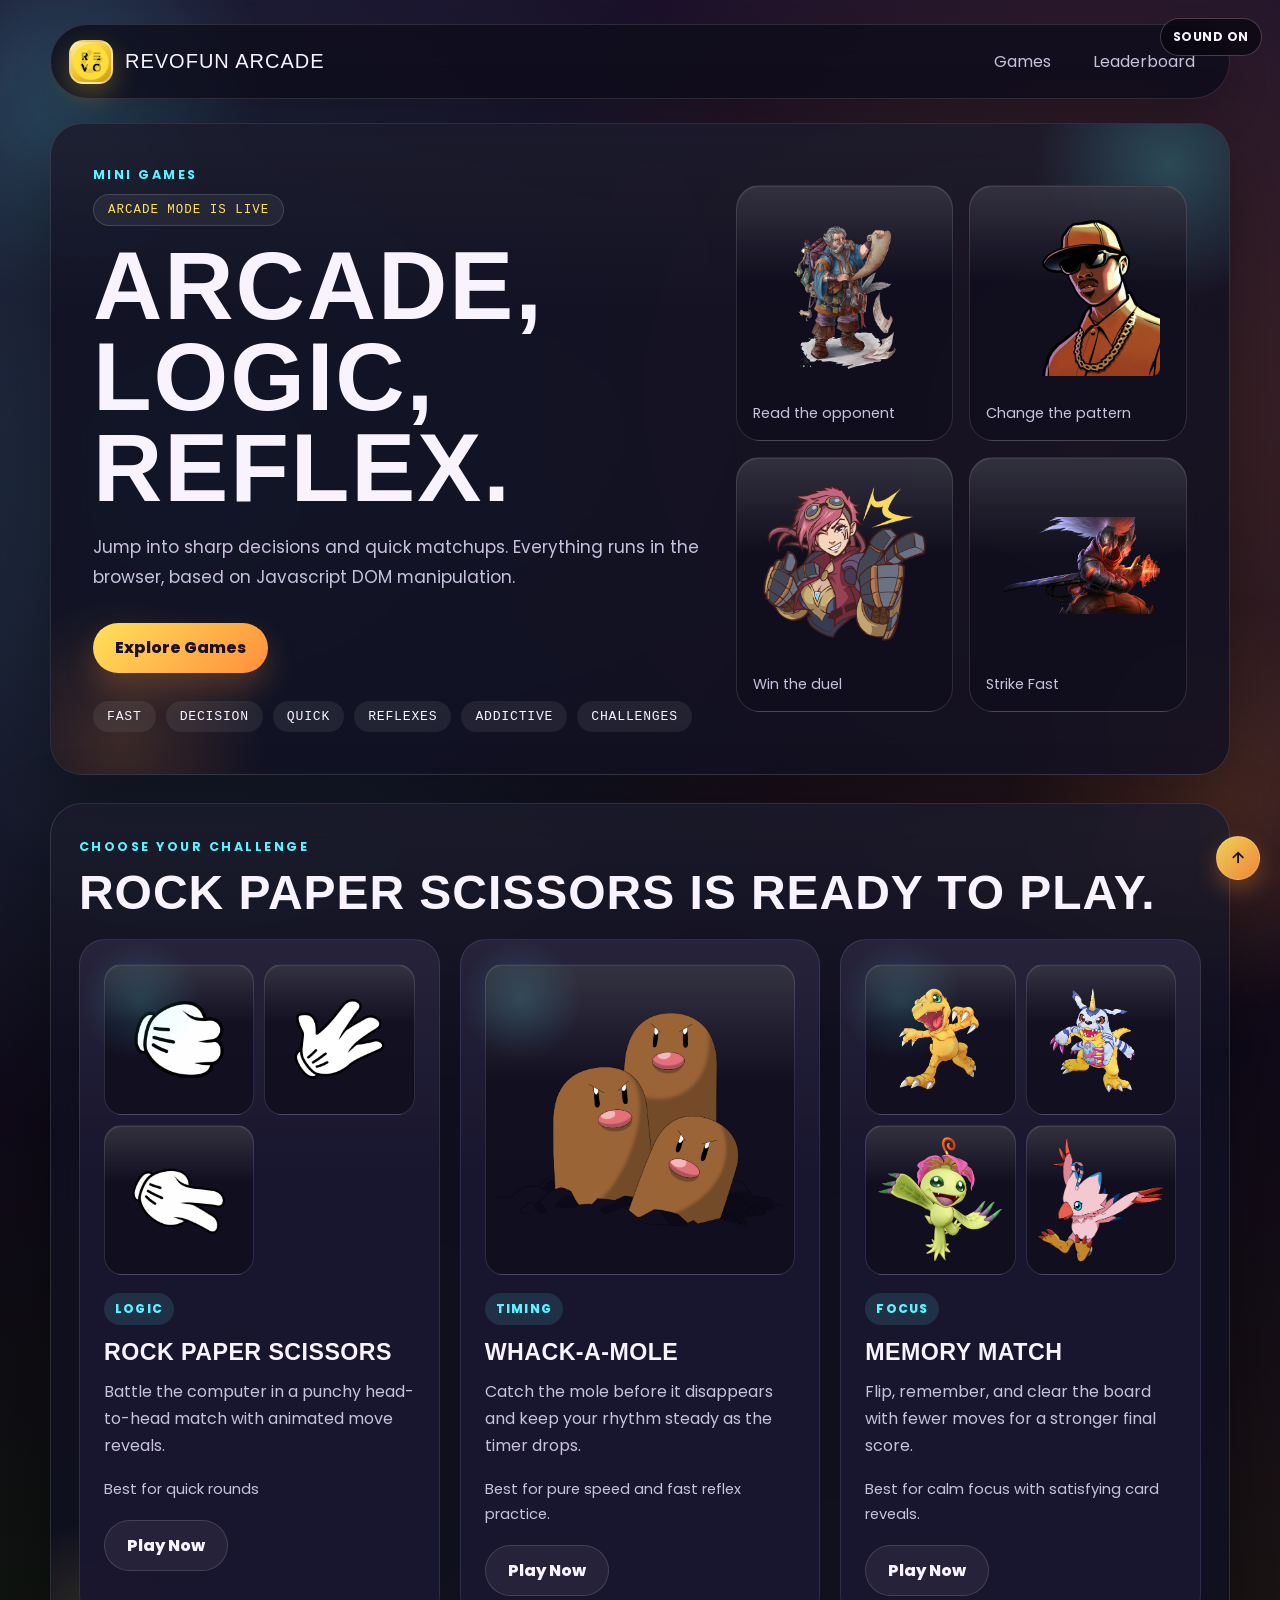
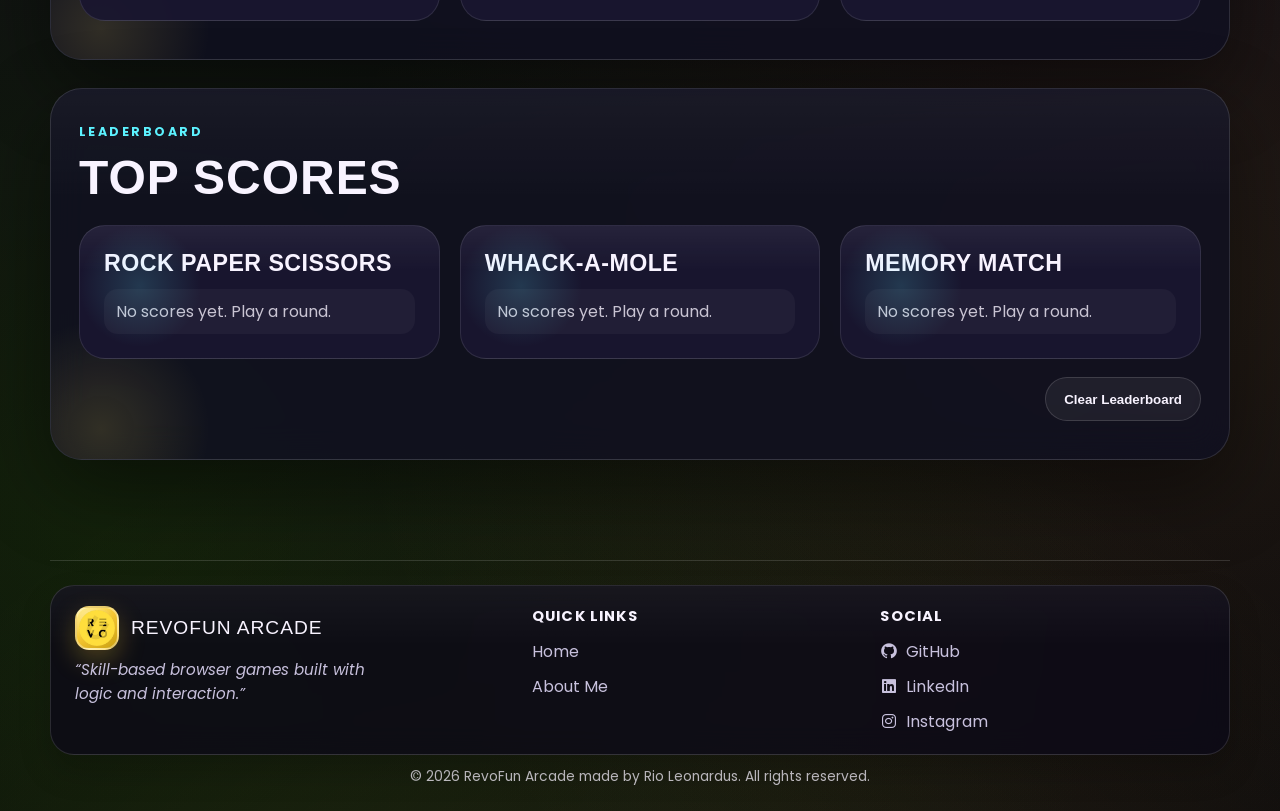
==== commit 26323a8f: "Add sound, animation, win/lose state" ====
--- a/index.html
+++ b/index.html
@@ -206,7 +206,7 @@
     <i class='bx bx-up-arrow-alt' aria-hidden="true"></i>
   </button>
 
-  <script src="js/scroll-top.js"></script>
+  <script src="js/audio.js"></script>
   <script src="js/leaderboard.js"></script>
 </body>
 </html>
--- a/css/style.css
+++ b/css/style.css
@@ -526,7 +526,7 @@
 }
 
 .leaderboard-empty {
-  color: var(--muted);
+  color: rgba(248, 243, 255, 0.78);
 }
 
 .leaderboard-actions {
@@ -795,7 +795,7 @@
 
 .footer-bottom p {
   margin: 0;
-  color: var(--muted);
+  color: rgba(248, 243, 255, 0.78);
   font-size: 0.86rem;
 }
 
@@ -828,6 +828,33 @@
   font-size: 1.3rem;
 }
 
+.audio-toggle {
+  position: fixed;
+  top: 18px;
+  right: 18px;
+  min-height: 38px;
+  padding: 8px 12px;
+  border-radius: 999px;
+  border: 1px solid rgba(255, 255, 255, 0.22);
+  background: rgba(7, 6, 14, 0.72);
+  color: var(--text);
+  font: inherit;
+  font-size: 0.78rem;
+  font-weight: 700;
+  letter-spacing: 0.04em;
+  text-transform: uppercase;
+  cursor: pointer;
+  z-index: 20;
+  backdrop-filter: blur(10px);
+  transition: transform 0.2s ease, border-color 0.2s ease;
+}
+
+.audio-toggle:hover,
+.audio-toggle:focus-visible {
+  transform: translateY(-1px);
+  border-color: rgba(92, 242, 255, 0.8);
+}
+
 /* =========================
    Responsive
    ========================= */
@@ -916,6 +943,14 @@
     width: 40px;
     height: 40px;
   }
+
+  .audio-toggle {
+    top: 12px;
+    right: 12px;
+    min-height: 34px;
+    padding-inline: 10px;
+    font-size: 0.7rem;
+  }
 }
 
 @media (prefers-reduced-motion: reduce) {
@@ -923,10 +958,38 @@
     scroll-behavior: auto;
   }
 
-  *,
-  *::before,
-  *::after {
-    animation-duration: 1.2s !important;
-    transition-duration: 0.2s !important;
+  /* Reduced motion: keep visual states, remove decorative movement */
+  .hero,
+  .games-section,
+  .leaderboard-section,
+  .showcase-tile,
+  .hero-marquee span {
+    animation: none !important;
+  }
+
+  .showcase-tile:hover,
+  .card:hover,
+  .card:focus-within,
+  .btn:hover,
+  .btn:focus-visible,
+  .card-link:hover,
+  .card-link:focus-visible,
+  .nav nav a:hover,
+  .nav nav a:focus-visible,
+  .scroll-top-btn:hover,
+  .scroll-top-btn:focus-visible {
+    transform: none !important;
+  }
+
+  .btn,
+  .card-link,
+  .card,
+  .showcase-tile,
+  .nav nav a,
+  .footer-links a,
+  .footer-social-list a,
+  .scroll-top-btn,
+  .audio-toggle {
+    transition-duration: 0.01ms !important;
   }
 }
